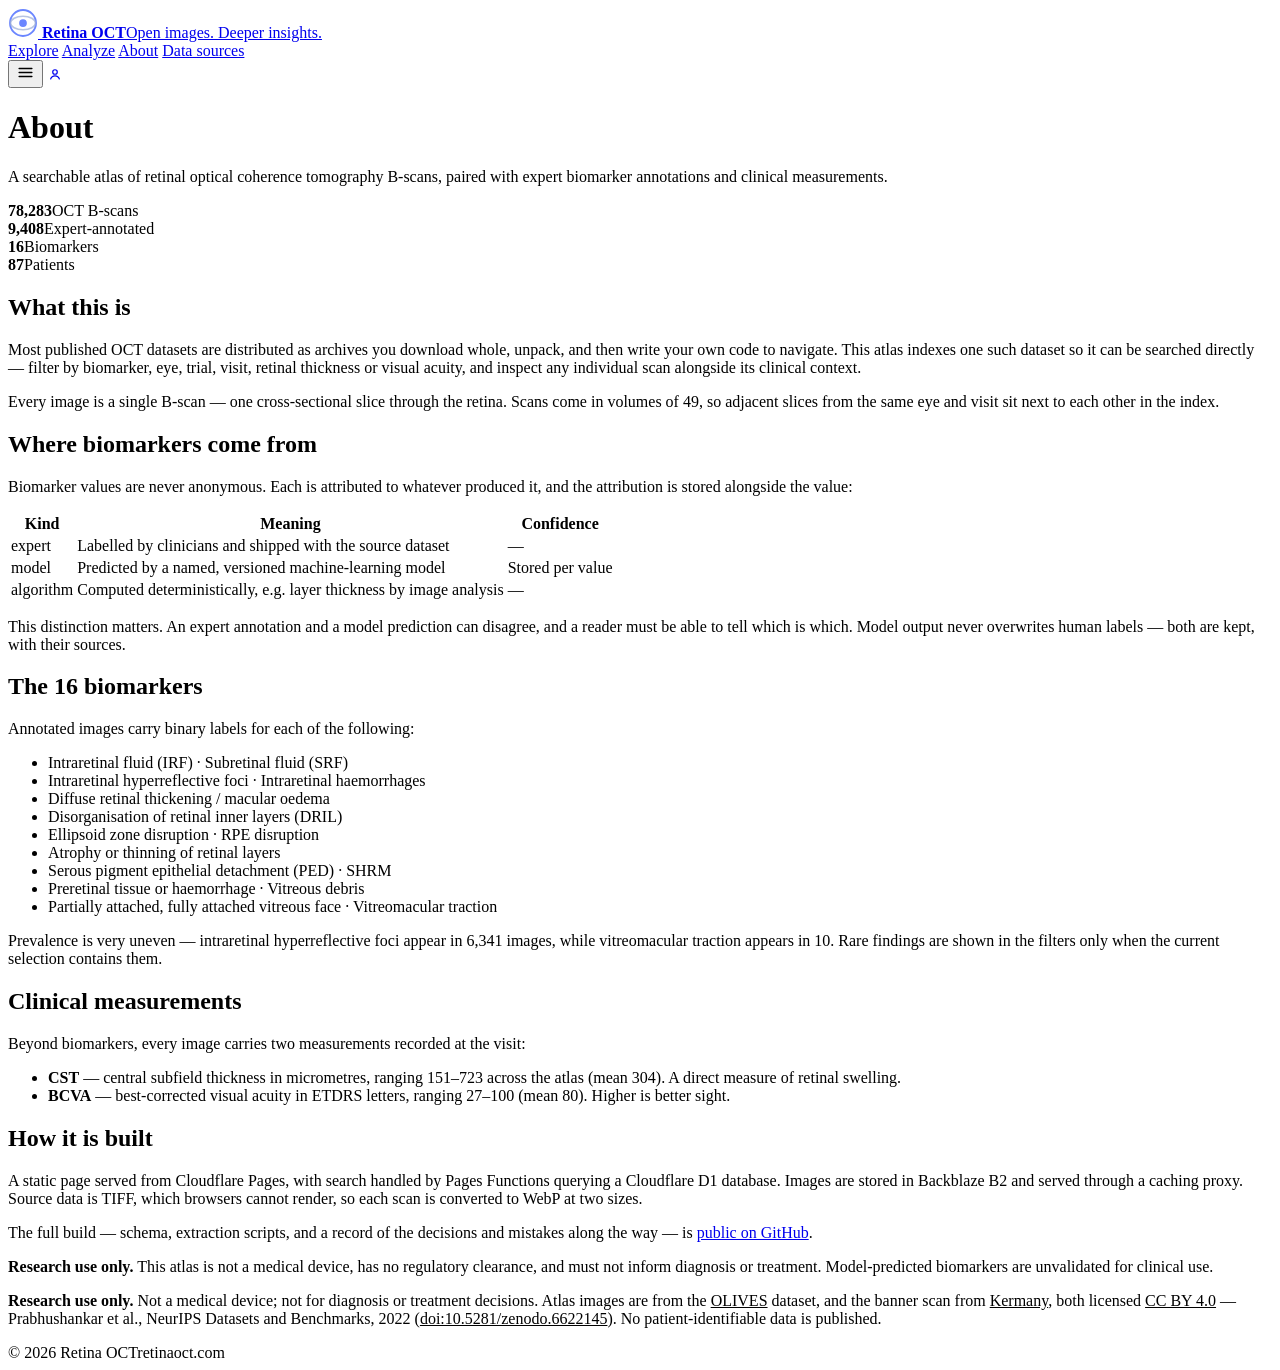
==== public/about.html @ 2c695b0a "Replace the blurred hero asset, and put the page nav back The hero image could not be rescued by sty" ====
<!doctype html>
<html lang="en">
<head>
<meta charset="utf-8">
<meta name="viewport" content="width=device-width, initial-scale=1">
<title>About — Retina OCT</title>
<meta name="description" content="What the Retina OCT atlas contains, how biomarkers are attributed, and how it is built.">
<link rel="stylesheet" href="/styles.css?v=7485d184">
<link rel="icon" href="/favicon.svg?v=e17356e5" type="image/svg+xml">
</head>
<body>
<header>
  <div class="wrap bar">
    <a class="brand" href="/">
      <svg width="30" height="30" viewBox="0 0 24 24" fill="none" aria-hidden="true">
        <circle cx="12" cy="12" r="10.4" stroke="#6b86ff" stroke-width="1.5"/>
        <ellipse cx="12" cy="12" rx="10" ry="5.4" stroke="#9fb0d8" stroke-width="1.3" opacity=".75"/>
        <circle cx="12" cy="12" r="3.1" fill="#6b86ff"/>
      </svg>
      <span class="brand-txt"><strong>Retina OCT</strong><span>Open images. Deeper insights.</span></span>
    </a>
    <nav>
      <a href="/">Explore</a>
      <a href="/analyze">Analyze</a>
      <a href="/about" class="on">About</a>
      <a href="/data-sources">Data sources</a>
    </nav>
    <div class="bar-end">
      <button class="hdr-icon only-mobile" id="menu-btn" aria-label="Menu" aria-expanded="false">
        <svg width="19" height="19" viewBox="0 0 24 24" fill="none"><path d="M4 7h16M4 12h16M4 17h16" stroke="currentColor" stroke-width="1.9" stroke-linecap="round"/></svg>
      </button>
      <a class="hdr-round" href="https://github.com/NicoleMulla/retinaoct" target="_blank" rel="noopener" aria-label="Project repository on GitHub" title="Project repository"><svg width="16" height="16" viewBox="0 0 24 24" fill="none" aria-hidden="true"><circle cx="12" cy="9" r="3.4" stroke="currentColor" stroke-width="1.8"/><path d="M5.5 19.5a6.8 6.8 0 0 1 13 0" stroke="currentColor" stroke-width="1.8" stroke-linecap="round"/></svg></a>
    </div>
  </div>
</header>

<div class="scrim" id="scrim" hidden></div>

<nav class="sheet menu-sheet" id="menu-sheet" aria-label="Site menu" hidden>
  <div class="grip" aria-hidden="true"></div>
  <a href="/">Explore the dataset</a>
  <a href="/analyze">Analyze your own scan</a>
  <a href="/about">About</a>
  <a href="/data-sources">Data sources</a>
  <a href="https://github.com/NicoleMulla/retinaoct" target="_blank" rel="noopener">GitHub repository</a>
</nav>
<main class="wrap page">
  <h1>About</h1>
  <p class="sub">A searchable atlas of retinal optical coherence tomography B-scans,
  paired with expert biomarker annotations and clinical measurements.</p>

  <div class="kpis">
    <div class="kpi"><b>78,283</b><span>OCT B-scans</span></div>
    <div class="kpi"><b>9,408</b><span>Expert-annotated</span></div>
    <div class="kpi"><b>16</b><span>Biomarkers</span></div>
    <div class="kpi"><b>87</b><span>Patients</span></div>
  </div>

  <h2>What this is</h2>
  <p>Most published OCT datasets are distributed as archives you download whole,
  unpack, and then write your own code to navigate. This atlas indexes one such
  dataset so it can be searched directly — filter by biomarker, eye, trial,
  visit, retinal thickness or visual acuity, and inspect any individual scan
  alongside its clinical context.</p>
  <p>Every image is a single B-scan — one cross-sectional slice through the
  retina. Scans come in volumes of 49, so adjacent slices from the same eye and
  visit sit next to each other in the index.</p>

  <h2>Where biomarkers come from</h2>
  <p>Biomarker values are never anonymous. Each is attributed to whatever
  produced it, and the attribution is stored alongside the value:</p>
  <div class="tblwrap"><table class="tbl">
    <tr><th>Kind</th><th>Meaning</th><th>Confidence</th></tr>
    <tr><td><span class="srcbadge exp">expert</span></td>
        <td>Labelled by clinicians and shipped with the source dataset</td><td>—</td></tr>
    <tr><td><span class="srcbadge mdl">model</span></td>
        <td>Predicted by a named, versioned machine-learning model</td><td>Stored per value</td></tr>
    <tr><td><span class="srcbadge">algorithm</span></td>
        <td>Computed deterministically, e.g. layer thickness by image analysis</td><td>—</td></tr>
  </table></div>
  <div class="callout"><p>This distinction matters. An expert annotation and a model
  prediction can disagree, and a reader must be able to tell which is which. Model
  output never overwrites human labels — both are kept, with their sources.</p></div>

  <h2>The 16 biomarkers</h2>
  <p>Annotated images carry binary labels for each of the following:</p>
  <ul>
    <li>Intraretinal fluid (IRF) · Subretinal fluid (SRF)</li>
    <li>Intraretinal hyperreflective foci · Intraretinal haemorrhages</li>
    <li>Diffuse retinal thickening / macular oedema</li>
    <li>Disorganisation of retinal inner layers (DRIL)</li>
    <li>Ellipsoid zone disruption · RPE disruption</li>
    <li>Atrophy or thinning of retinal layers</li>
    <li>Serous pigment epithelial detachment (PED) · SHRM</li>
    <li>Preretinal tissue or haemorrhage · Vitreous debris</li>
    <li>Partially attached, fully attached vitreous face · Vitreomacular traction</li>
  </ul>
  <p>Prevalence is very uneven — intraretinal hyperreflective foci appear in 6,341
  images, while vitreomacular traction appears in 10. Rare findings are shown in
  the filters only when the current selection contains them.</p>

  <h2>Clinical measurements</h2>
  <p>Beyond biomarkers, every image carries two measurements recorded at the visit:</p>
  <ul>
    <li><strong>CST</strong> — central subfield thickness in micrometres, ranging
        151–723 across the atlas (mean 304). A direct measure of retinal swelling.</li>
    <li><strong>BCVA</strong> — best-corrected visual acuity in ETDRS letters,
        ranging 27–100 (mean 80). Higher is better sight.</li>
  </ul>

  <h2>How it is built</h2>
  <p>A static page served from Cloudflare Pages, with search handled by Pages
  Functions querying a Cloudflare D1 database. Images are stored in Backblaze B2
  and served through a caching proxy. Source data is TIFF, which browsers cannot
  render, so each scan is converted to WebP at two sizes.</p>
  <p>The full build — schema, extraction scripts, and a record of the decisions
  and mistakes along the way — is
  <a href="https://github.com/NicoleMulla/retinaoct" target="_blank" rel="noopener">public on GitHub</a>.</p>

  <div class="callout warn"><p><strong>Research use only.</strong> This atlas is
  not a medical device, has no regulatory clearance, and must not inform diagnosis
  or treatment. Model-predicted biomarkers are unvalidated for clinical use.</p></div>
</main>
<footer class="wrap">
  <p class="note"><strong>Research use only.</strong> Not a medical device; not for
  diagnosis or treatment decisions. Atlas images are from the
  <a href="/data-sources" style="color:var(--brand)">OLIVES</a> dataset, and the banner
  scan from <a href="/data-sources" style="color:var(--brand)">Kermany</a>, both licensed
  <a href="https://creativecommons.org/licenses/by/4.0/" target="_blank" rel="noopener" style="color:var(--brand)">CC BY 4.0</a>
  — Prabhushankar et&nbsp;al., NeurIPS Datasets and Benchmarks, 2022
  (<a href="https://doi.org/10.5281/zenodo.6622145" target="_blank" rel="noopener" style="color:var(--brand)">doi:10.5281/zenodo.6622145</a>).
  No patient-identifiable data is published.</p>
  <div class="foot-row"><span>© 2026 Retina OCT</span><span>retinaoct.com</span></div>
</footer>

<script>
/* minimal menu sheet for the content pages */
(function(){
  const sheet=document.getElementById("menu-sheet"), scrim=document.getElementById("scrim"),
        btn=document.getElementById("menu-btn");
  if(!sheet||!scrim||!btn) return;
  let y=0, open=false;
  const show=()=>{ y=window.scrollY;
    document.body.style.cssText+=`position:fixed;top:${-y}px;left:0;right:0;width:100%`;
    sheet.hidden=false; scrim.hidden=false;
    void sheet.offsetHeight;
    sheet.classList.add("open"); scrim.classList.add("on");
    btn.setAttribute("aria-expanded","true"); open=true; };
  const hide=()=>{ if(!open) return;
    sheet.classList.remove("open"); scrim.classList.remove("on");
    btn.setAttribute("aria-expanded","false");
    document.body.style.position=""; document.body.style.top="";
    document.body.style.left=""; document.body.style.right=""; document.body.style.width="";
    window.scrollTo(0,y); open=false;
    setTimeout(()=>{ if(!open){ sheet.hidden=true; scrim.hidden=true; sheet.style.transform=""; } },300); };
  btn.onclick=()=>open?hide():show();
  scrim.onclick=hide;
  document.addEventListener("keydown",e=>{ if(e.key==="Escape") hide(); });
  const grip=sheet.querySelector(".grip");
  let y0=null,dy=0;
  grip.addEventListener("touchstart",e=>{y0=e.touches[0].clientY;dy=0;sheet.style.transition="none";},{passive:true});
  grip.addEventListener("touchmove",e=>{ if(y0==null)return; dy=Math.max(0,e.touches[0].clientY-y0);
    if(dy>0){e.preventDefault();sheet.style.transform=`translateY(${dy}px)`;} },{passive:false});
  grip.addEventListener("touchend",()=>{ if(y0==null)return; sheet.style.transition="";
    sheet.style.transform=""; if(dy>90) hide(); y0=null; });
})();
</script>
</body>
</html>
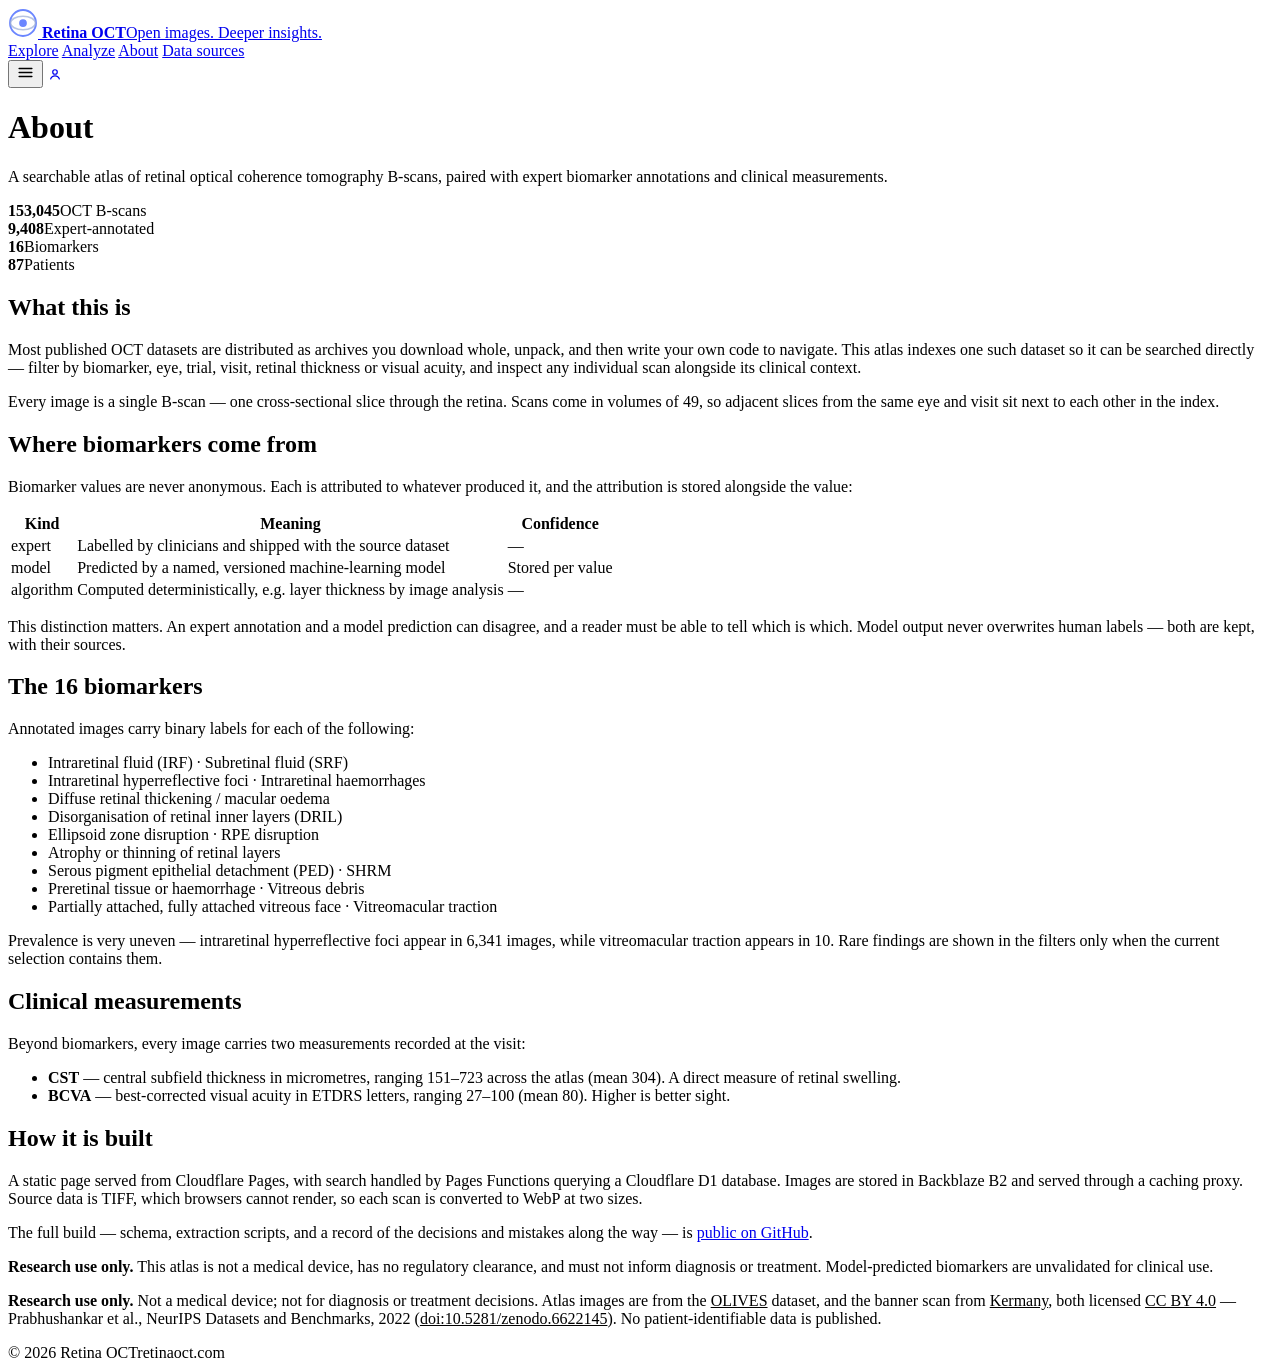
==== commit 9339e9a1: "Correct the scan counts on About and Data sources The homepage said 153,045 while About and Data sou" ====
--- a/public/about.html
+++ b/public/about.html
@@ -5,7 +5,7 @@
 <meta name="viewport" content="width=device-width, initial-scale=1">
 <title>About — Retina OCT</title>
 <meta name="description" content="What the Retina OCT atlas contains, how biomarkers are attributed, and how it is built.">
-<link rel="stylesheet" href="/styles.css?v=7485d184">
+<link rel="stylesheet" href="/styles.css?v=a9cda693">
 <link rel="icon" href="/favicon.svg?v=e17356e5" type="image/svg+xml">
 </head>
 <body>
@@ -50,7 +50,7 @@
   paired with expert biomarker annotations and clinical measurements.</p>
 
   <div class="kpis">
-    <div class="kpi"><b>78,283</b><span>OCT B-scans</span></div>
+    <div class="kpi"><b>153,045</b><span>OCT B-scans</span></div>
     <div class="kpi"><b>9,408</b><span>Expert-annotated</span></div>
     <div class="kpi"><b>16</b><span>Biomarkers</span></div>
     <div class="kpi"><b>87</b><span>Patients</span></div>
